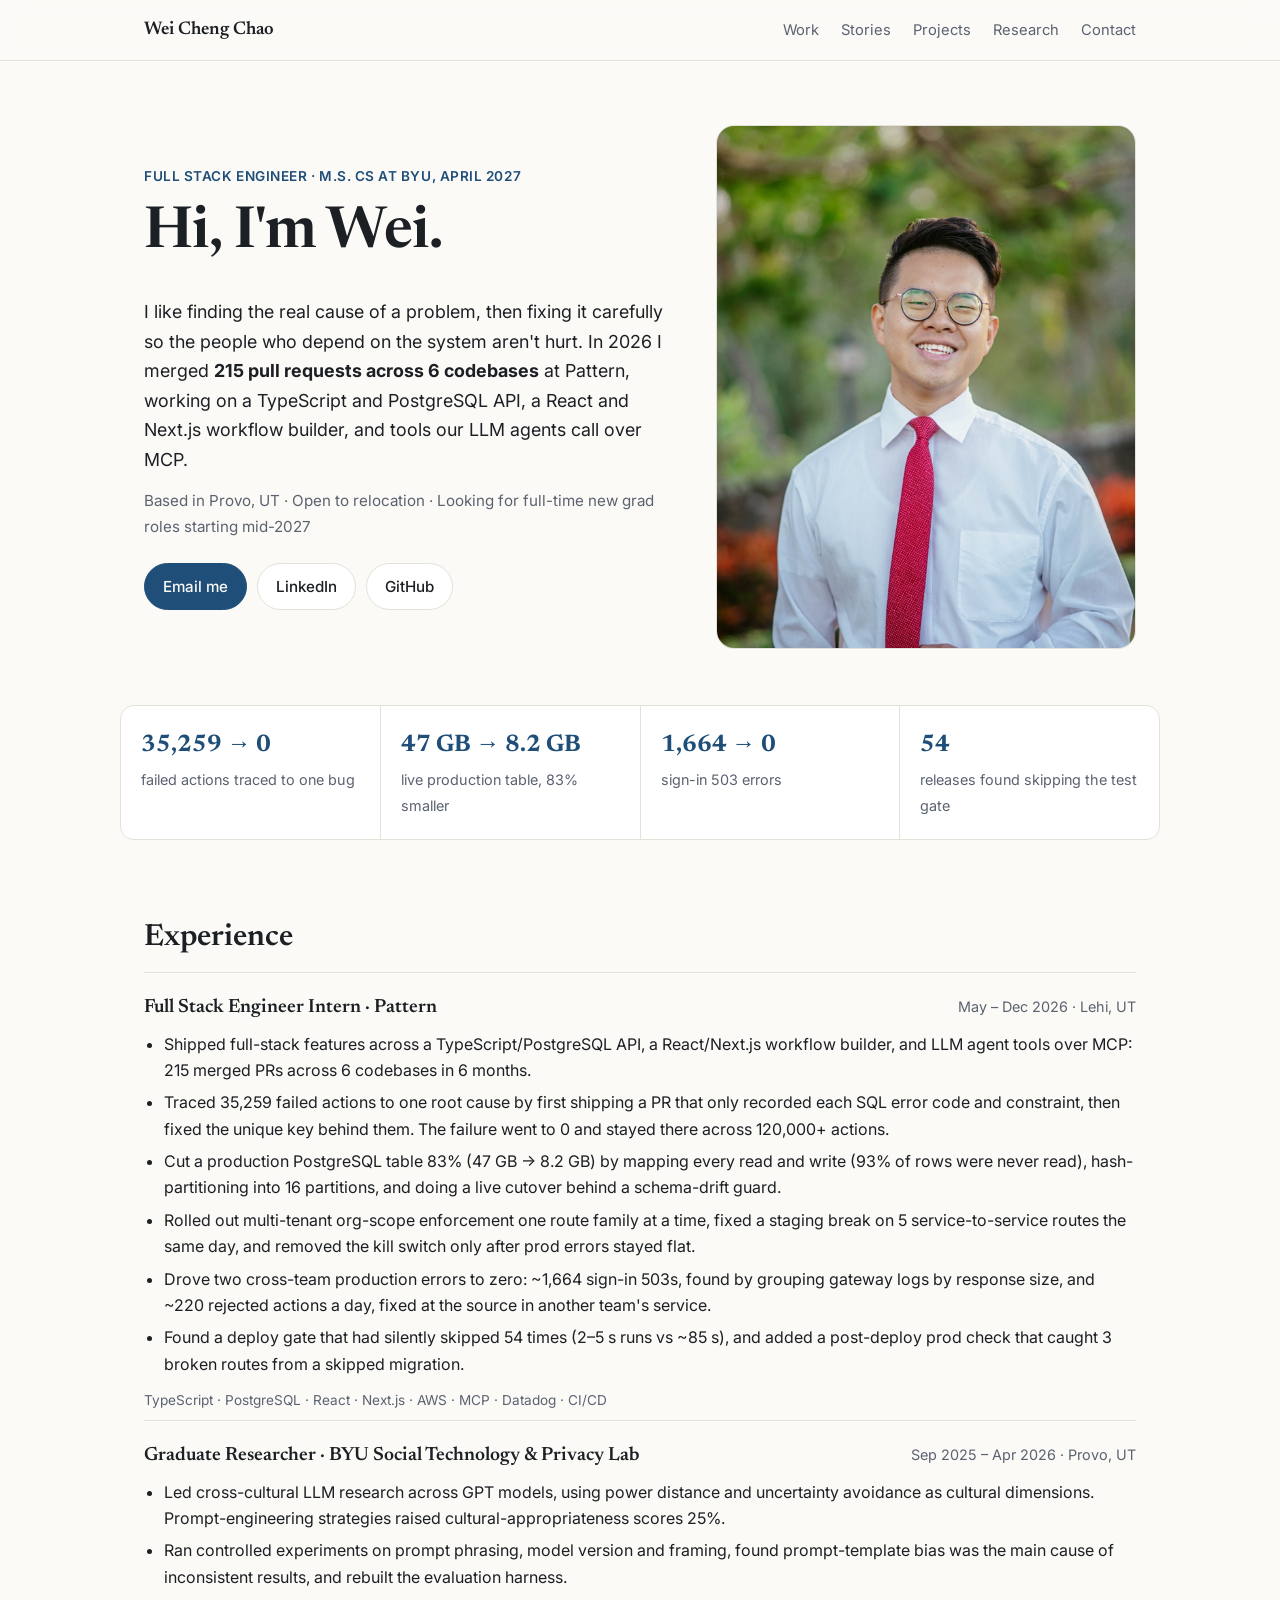
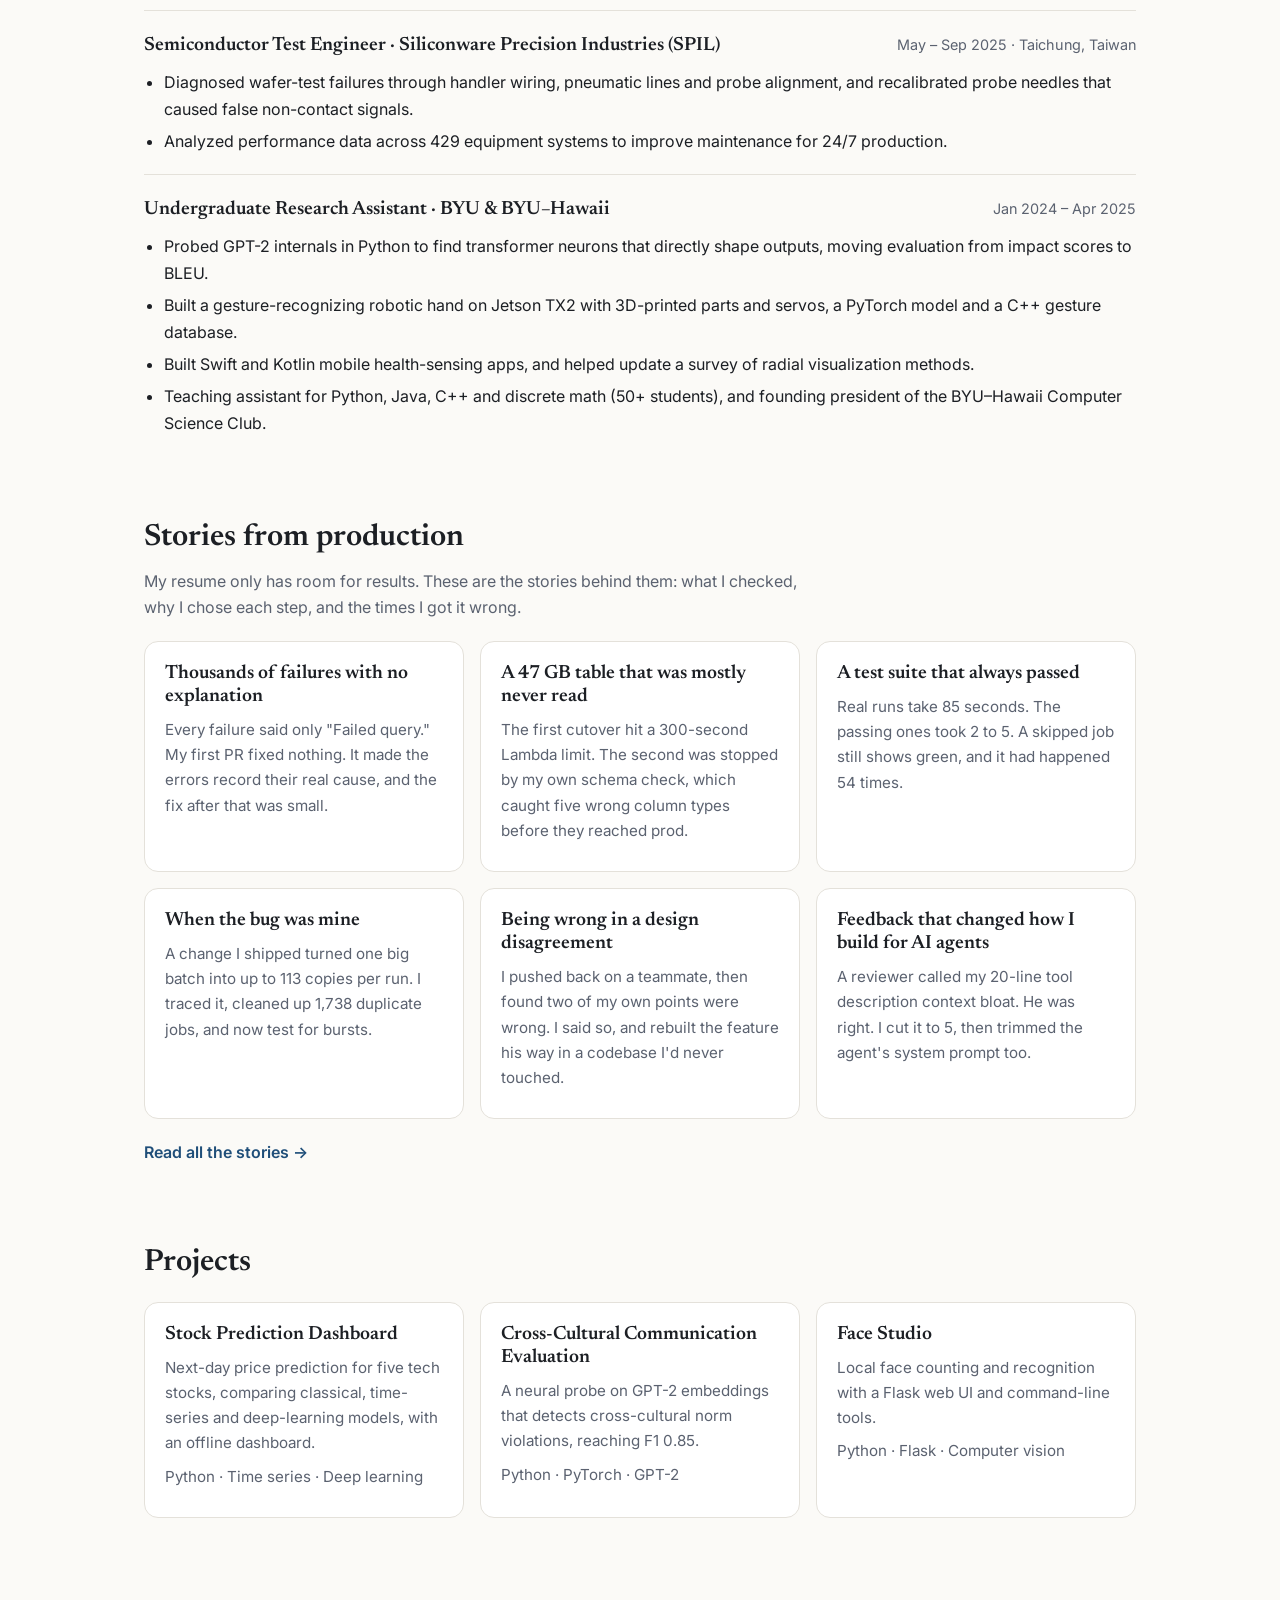
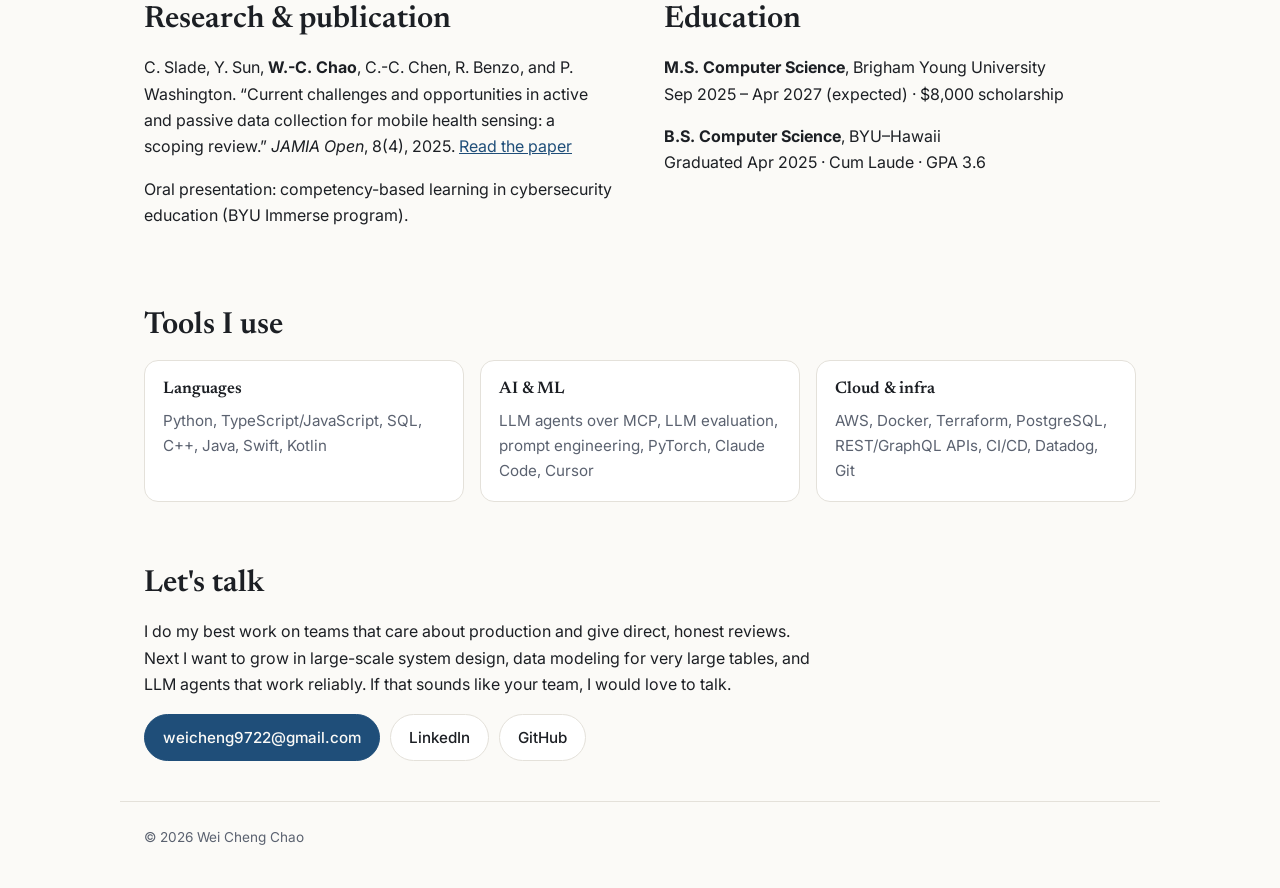
==== index.html @ 5e254e47 "Portfolio site" ====
<!doctype html>
<html lang="en">
<head>
  <meta charset="utf-8">
  <meta name="viewport" content="width=device-width, initial-scale=1">
  <title>Wei Cheng Chao · Full Stack Engineer</title>
  <meta name="description" content="Wei Cheng Chao, full stack engineer and M.S. Computer Science student at BYU (April 2027). Production work in TypeScript, PostgreSQL, React and LLM agent tools.">
  <meta property="og:title" content="Wei Cheng Chao · Full Stack Engineer">
  <meta property="og:description" content="Production bugs, big tables and LLM agents. The real work behind my resume.">
  <meta property="og:type" content="website">
  <meta property="og:image" content="assets/wei.jpg">
  <link rel="icon" href="data:image/svg+xml,<svg xmlns='http://www.w3.org/2000/svg' viewBox='0 0 64 64'><rect width='64' height='64' rx='14' fill='%231f4e79'/><text x='32' y='43' font-family='Georgia,serif' font-size='30' fill='white' text-anchor='middle'>W</text></svg>">
  <link rel="preconnect" href="https://fonts.googleapis.com">
  <link rel="preconnect" href="https://fonts.gstatic.com" crossorigin>
  <link href="https://fonts.googleapis.com/css2?family=Newsreader:opsz,wght@6..72,400;6..72,600&family=Inter:wght@400;500;600&display=swap" rel="stylesheet">
  <link rel="stylesheet" href="style.css">
</head>
<body>
  <a class="skip" href="#main">Skip to content</a>

  <header class="nav">
    <div class="wrap nav-inner">
      <a class="brand" href="#top">Wei Cheng Chao</a>
      <nav aria-label="Sections">
        <a href="#work">Work</a>
        <a href="#stories">Stories</a>
        <a href="#projects">Projects</a>
        <a href="#research">Research</a>
        <a href="#contact">Contact</a>
      </nav>
    </div>
  </header>

  <main id="main">
    <section class="hero wrap" id="top">
      <div class="hero-text">
        <p class="eyebrow">Full Stack Engineer · M.S. CS at BYU, April 2027</p>
        <h1>Hi, I'm Wei.</h1>
        <p class="lead">I like finding the real cause of a problem, then fixing it carefully so the people who depend on the system aren't hurt. In 2026 I merged <strong>215 pull requests across 6 codebases</strong> at Pattern, working on a TypeScript and PostgreSQL API, a React and Next.js workflow builder, and tools our LLM agents call over MCP.</p>
        <p class="meta">Based in Provo, UT · Open to relocation · Looking for full-time new grad roles starting mid-2027</p>
        <div class="cta">
          <a class="btn primary" href="mailto:weicheng9722@gmail.com">Email me</a>
          <a class="btn" href="https://linkedin.com/in/wei-cheng-chao" target="_blank" rel="noopener">LinkedIn</a>
          <a class="btn" href="https://github.com/CHAOLIN99" target="_blank" rel="noopener">GitHub</a>
        </div>
      </div>
      <img class="portrait" src="assets/wei.jpg" alt="Portrait of Wei Cheng Chao smiling, in a white shirt and red tie" width="1200" height="800">
    </section>

    <section class="numbers wrap" aria-label="Results at a glance">
      <div><b>35,259 → 0</b><span>failed actions traced to one bug</span></div>
      <div><b>47 GB → 8.2 GB</b><span>live production table, 83% smaller</span></div>
      <div><b>1,664 → 0</b><span>sign-in 503 errors</span></div>
      <div><b>54</b><span>releases found skipping the test gate</span></div>
    </section>

    <section id="work" class="wrap section">
      <h2>Experience</h2>

      <article class="job">
        <div class="job-head">
          <h3>Full Stack Engineer Intern · Pattern</h3>
          <span class="when">May – Dec 2026 · Lehi, UT</span>
        </div>
        <ul>
          <li>Shipped full-stack features across a TypeScript/PostgreSQL API, a React/Next.js workflow builder, and LLM agent tools over MCP: 215 merged PRs across 6 codebases in 6 months.</li>
          <li>Traced 35,259 failed actions to one root cause by first shipping a PR that only recorded each SQL error code and constraint, then fixed the unique key behind them. The failure went to 0 and stayed there across 120,000+ actions.</li>
          <li>Cut a production PostgreSQL table 83% (47 GB → 8.2 GB) by mapping every read and write (93% of rows were never read), hash-partitioning into 16 partitions, and doing a live cutover behind a schema-drift guard.</li>
          <li>Rolled out multi-tenant org-scope enforcement one route family at a time, fixed a staging break on 5 service-to-service routes the same day, and removed the kill switch only after prod errors stayed flat.</li>
          <li>Drove two cross-team production errors to zero: ~1,664 sign-in 503s, found by grouping gateway logs by response size, and ~220 rejected actions a day, fixed at the source in another team's service.</li>
          <li>Found a deploy gate that had silently skipped 54 times (2–5 s runs vs ~85 s), and added a post-deploy prod check that caught 3 broken routes from a skipped migration.</li>
        </ul>
        <p class="tags">TypeScript · PostgreSQL · React · Next.js · AWS · MCP · Datadog · CI/CD</p>
      </article>

      <article class="job">
        <div class="job-head">
          <h3>Graduate Researcher · BYU Social Technology &amp; Privacy Lab</h3>
          <span class="when">Sep 2025 – Apr 2026 · Provo, UT</span>
        </div>
        <ul>
          <li>Led cross-cultural LLM research across GPT models, using power distance and uncertainty avoidance as cultural dimensions. Prompt-engineering strategies raised cultural-appropriateness scores 25%.</li>
          <li>Ran controlled experiments on prompt phrasing, model version and framing, found prompt-template bias was the main cause of inconsistent results, and rebuilt the evaluation harness.</li>
        </ul>
      </article>

      <article class="job">
        <div class="job-head">
          <h3>Semiconductor Test Engineer · Siliconware Precision Industries (SPIL)</h3>
          <span class="when">May – Sep 2025 · Taichung, Taiwan</span>
        </div>
        <ul>
          <li>Diagnosed wafer-test failures through handler wiring, pneumatic lines and probe alignment, and recalibrated probe needles that caused false non-contact signals.</li>
          <li>Analyzed performance data across 429 equipment systems to improve maintenance for 24/7 production.</li>
        </ul>
      </article>

      <article class="job">
        <div class="job-head">
          <h3>Undergraduate Research Assistant · BYU &amp; BYU–Hawaii</h3>
          <span class="when">Jan 2024 – Apr 2025</span>
        </div>
        <ul>
          <li>Probed GPT-2 internals in Python to find transformer neurons that directly shape outputs, moving evaluation from impact scores to BLEU.</li>
          <li>Built a gesture-recognizing robotic hand on Jetson TX2 with 3D-printed parts and servos, a PyTorch model and a C++ gesture database.</li>
          <li>Built Swift and Kotlin mobile health-sensing apps, and helped update a survey of radial visualization methods.</li>
          <li>Teaching assistant for Python, Java, C++ and discrete math (50+ students), and founding president of the BYU–Hawaii Computer Science Club.</li>
        </ul>
      </article>
    </section>

    <section id="stories" class="wrap section">
      <h2>Stories from production</h2>
      <p class="section-lead">My resume only has room for results. These are the stories behind them: what I checked, why I chose each step, and the times I got it wrong.</p>
      <div class="cards">
        <a class="card" href="https://ssc2026.me" target="_blank" rel="noopener">
          <h3>Thousands of failures with no explanation</h3>
          <p>Every failure said only "Failed query." My first PR fixed nothing. It made the errors record their real cause, and the fix after that was small.</p>
        </a>
        <a class="card" href="https://ssc2026.me" target="_blank" rel="noopener">
          <h3>A 47 GB table that was mostly never read</h3>
          <p>The first cutover hit a 300-second Lambda limit. The second was stopped by my own schema check, which caught five wrong column types before they reached prod.</p>
        </a>
        <a class="card" href="https://ssc2026.me" target="_blank" rel="noopener">
          <h3>A test suite that always passed</h3>
          <p>Real runs take 85 seconds. The passing ones took 2 to 5. A skipped job still shows green, and it had happened 54 times.</p>
        </a>
        <a class="card" href="https://ssc2026.me" target="_blank" rel="noopener">
          <h3>When the bug was mine</h3>
          <p>A change I shipped turned one big batch into up to 113 copies per run. I traced it, cleaned up 1,738 duplicate jobs, and now test for bursts.</p>
        </a>
        <a class="card" href="https://ssc2026.me" target="_blank" rel="noopener">
          <h3>Being wrong in a design disagreement</h3>
          <p>I pushed back on a teammate, then found two of my own points were wrong. I said so, and rebuilt the feature his way in a codebase I'd never touched.</p>
        </a>
        <a class="card" href="https://ssc2026.me" target="_blank" rel="noopener">
          <h3>Feedback that changed how I build for AI agents</h3>
          <p>A reviewer called my 20-line tool description context bloat. He was right. I cut it to 5, then trimmed the agent's system prompt too.</p>
        </a>
      </div>
      <p><a class="more" href="https://ssc2026.me" target="_blank" rel="noopener">Read all the stories →</a></p>
    </section>

    <section id="projects" class="wrap section">
      <h2>Projects</h2>
      <div class="cards">
        <a class="card" href="https://github.com/CHAOLIN99/stock-test-2" target="_blank" rel="noopener">
          <h3>Stock Prediction Dashboard</h3>
          <p>Next-day price prediction for five tech stocks, comparing classical, time-series and deep-learning models, with an offline dashboard.</p>
          <p class="tags">Python · Time series · Deep learning</p>
        </a>
        <a class="card" href="https://github.com/CHAOLIN99/cross_cultural_communication_senario_evaluation" target="_blank" rel="noopener">
          <h3>Cross-Cultural Communication Evaluation</h3>
          <p>A neural probe on GPT-2 embeddings that detects cross-cultural norm violations, reaching F1 0.85.</p>
          <p class="tags">Python · PyTorch · GPT-2</p>
        </a>
        <a class="card" href="https://github.com/CHAOLIN99/face_reco" target="_blank" rel="noopener">
          <h3>Face Studio</h3>
          <p>Local face counting and recognition with a Flask web UI and command-line tools.</p>
          <p class="tags">Python · Flask · Computer vision</p>
        </a>
      </div>
    </section>

    <section id="research" class="wrap section two-col">
      <div>
        <h2>Research &amp; publication</h2>
        <p>C. Slade, Y. Sun, <b>W.-C. Chao</b>, C.-C. Chen, R. Benzo, and P. Washington. “Current challenges and opportunities in active and passive data collection for mobile health sensing: a scoping review.” <i>JAMIA Open</i>, 8(4), 2025. <a href="https://academic.oup.com/jamiaopen/article/8/4/ooaf025/8206323" target="_blank" rel="noopener">Read the paper</a></p>
        <p>Oral presentation: competency-based learning in cybersecurity education (BYU Immerse program).</p>
      </div>
      <div>
        <h2>Education</h2>
        <p><b>M.S. Computer Science</b>, Brigham Young University<br>Sep 2025 – Apr 2027 (expected) · $8,000 scholarship</p>
        <p><b>B.S. Computer Science</b>, BYU–Hawaii<br>Graduated Apr 2025 · Cum Laude · GPA 3.6</p>
      </div>
    </section>

    <section class="wrap section">
      <h2>Tools I use</h2>
      <div class="skills">
        <div><h3>Languages</h3><p>Python, TypeScript/JavaScript, SQL, C++, Java, Swift, Kotlin</p></div>
        <div><h3>AI &amp; ML</h3><p>LLM agents over MCP, LLM evaluation, prompt engineering, PyTorch, Claude Code, Cursor</p></div>
        <div><h3>Cloud &amp; infra</h3><p>AWS, Docker, Terraform, PostgreSQL, REST/GraphQL APIs, CI/CD, Datadog, Git</p></div>
      </div>
    </section>

    <section id="contact" class="wrap section contact">
      <h2>Let's talk</h2>
      <p>I do my best work on teams that care about production and give direct, honest reviews. Next I want to grow in large-scale system design, data modeling for very large tables, and LLM agents that work reliably. If that sounds like your team, I would love to talk.</p>
      <div class="cta">
        <a class="btn primary" href="mailto:weicheng9722@gmail.com">weicheng9722@gmail.com</a>
        <a class="btn" href="https://linkedin.com/in/wei-cheng-chao" target="_blank" rel="noopener">LinkedIn</a>
        <a class="btn" href="https://github.com/CHAOLIN99" target="_blank" rel="noopener">GitHub</a>
      </div>
    </section>
  </main>

  <footer class="wrap footer">© 2026 Wei Cheng Chao</footer>
</body>
</html>
---- style.css ----
:root {
  --bg: #fbfaf7;
  --surface: #ffffff;
  --text: #1c1f24;
  --muted: #5b6270;
  --line: #e4e1da;
  --accent: #1f4e79;
  --accent-soft: #e8eef5;
  --serif: "Newsreader", Georgia, "Times New Roman", serif;
  --sans: "Inter", -apple-system, BlinkMacSystemFont, "Segoe UI", sans-serif;
}
@media (prefers-color-scheme: dark) {
  :root {
    --bg: #14171c;
    --surface: #1b1f26;
    --text: #e8e6e1;
    --muted: #a1a8b5;
    --line: #2c323c;
    --accent: #8cb8e6;
    --accent-soft: #1f2a38;
  }
}

* { box-sizing: border-box; }
html { scroll-behavior: smooth; scroll-padding-top: 72px; }
body {
  margin: 0;
  background: var(--bg);
  color: var(--text);
  font: 16px/1.65 var(--sans);
  -webkit-font-smoothing: antialiased;
}
a { color: var(--accent); }
a:focus-visible, .btn:focus-visible, .card:focus-visible { outline: 2px solid var(--accent); outline-offset: 3px; }
h1, h2, h3 { font-family: var(--serif); font-weight: 600; line-height: 1.2; margin: 0 0 .5em; }
h1 { font-size: clamp(2.4rem, 6vw, 3.6rem); letter-spacing: -.01em; }
h2 { font-size: 1.9rem; }
h3 { font-size: 1.2rem; }

.wrap { max-width: 1040px; margin: 0 auto; padding: 0 24px; }
.skip { position: absolute; left: -999px; }
.skip:focus { left: 16px; top: 16px; background: var(--surface); padding: 8px 12px; z-index: 10; }

.nav {
  position: sticky; top: 0; z-index: 5;
  background: color-mix(in srgb, var(--bg) 88%, transparent);
  backdrop-filter: blur(8px);
  border-bottom: 1px solid var(--line);
}
.nav-inner { display: flex; align-items: center; justify-content: space-between; height: 60px; gap: 16px; }
.brand { font-family: var(--serif); font-weight: 600; font-size: 1.15rem; color: var(--text); text-decoration: none; white-space: nowrap; }
.nav nav { display: flex; gap: 22px; overflow-x: auto; }
.nav nav a { color: var(--muted); text-decoration: none; font-size: .92rem; white-space: nowrap; }
.nav nav a:hover { color: var(--text); }

.hero { display: grid; grid-template-columns: 1.25fr 1fr; gap: 48px; align-items: center; padding-top: 64px; padding-bottom: 40px; }
.eyebrow { color: var(--accent); font-weight: 600; font-size: .85rem; letter-spacing: .04em; text-transform: uppercase; margin: 0 0 12px; }
.lead { font-size: 1.12rem; margin: 0 0 14px; }
.meta { color: var(--muted); font-size: .95rem; margin: 0 0 24px; }
.portrait {
  width: 100%; aspect-ratio: 4 / 5; height: auto;
  object-fit: cover; object-position: 52% 30%;
  border-radius: 18px; border: 1px solid var(--line);
}

.cta { display: flex; flex-wrap: wrap; gap: 10px; }
.btn {
  display: inline-block; padding: 10px 18px; border-radius: 999px;
  border: 1px solid var(--line); background: var(--surface);
  color: var(--text); text-decoration: none; font-weight: 500; font-size: .95rem;
}
.btn:hover { border-color: var(--accent); }
.btn.primary { background: var(--accent); border-color: var(--accent); color: var(--bg); }

.numbers {
  display: grid; grid-template-columns: repeat(4, 1fr); gap: 1px;
  background: var(--line); border: 1px solid var(--line); border-radius: 14px; overflow: hidden;
  padding: 0; margin-top: 16px; margin-bottom: 24px;
}
.numbers div { background: var(--surface); padding: 20px; }
.numbers b { display: block; font-family: var(--serif); font-size: 1.5rem; color: var(--accent); font-variant-numeric: tabular-nums; }
.numbers span { color: var(--muted); font-size: .9rem; }

.section { padding-top: 56px; padding-bottom: 8px; }
.section-lead { color: var(--muted); max-width: 680px; margin-top: -4px; }

.job { border-top: 1px solid var(--line); padding: 22px 0 8px; }
.job-head { display: flex; justify-content: space-between; gap: 16px; flex-wrap: wrap; align-items: baseline; }
.job-head h3 { margin: 0; }
.when { color: var(--muted); font-size: .9rem; }
.job ul { padding-left: 20px; margin: 12px 0; }
.job li { margin-bottom: 6px; }
.tags { color: var(--muted); font-size: .85rem; margin: 8px 0 0; }

.cards { display: grid; grid-template-columns: repeat(auto-fill, minmax(280px, 1fr)); gap: 16px; margin: 20px 0; }
.card {
  display: block; padding: 20px; border-radius: 14px;
  background: var(--surface); border: 1px solid var(--line);
  color: var(--text); text-decoration: none; transition: border-color .15s, transform .15s;
}
.card:hover { border-color: var(--accent); transform: translateY(-2px); }
.card p { margin: 0 0 8px; color: var(--muted); font-size: .95rem; }
.more { font-weight: 600; text-decoration: none; }

.two-col { display: grid; grid-template-columns: 1fr 1fr; gap: 48px; }
.skills { display: grid; grid-template-columns: repeat(3, 1fr); gap: 16px; }
.skills div { background: var(--surface); border: 1px solid var(--line); border-radius: 14px; padding: 18px; }
.skills h3 { font-size: 1.05rem; }
.skills p { margin: 0; color: var(--muted); font-size: .95rem; }

.contact { padding-bottom: 40px; }
.contact p { max-width: 680px; }
.footer { color: var(--muted); font-size: .85rem; padding-top: 24px; padding-bottom: 40px; border-top: 1px solid var(--line); }

@media (max-width: 820px) {
  .hero { grid-template-columns: 1fr; padding-top: 36px; gap: 28px; }
  .portrait { width: 160px; aspect-ratio: 1; border-radius: 50%; object-position: 52% 22%; order: -1; }
  .numbers { grid-template-columns: repeat(2, 1fr); }
  .two-col, .skills { grid-template-columns: 1fr; gap: 16px; }
}
@media (max-width: 560px) {
  .wrap { padding: 0 16px; }
  .brand { display: none; }
  .nav nav { gap: 16px; }
  .numbers b { font-size: 1.25rem; }
}
@media (prefers-reduced-motion: reduce) {
  html { scroll-behavior: auto; }
  .card { transition: none; }
}
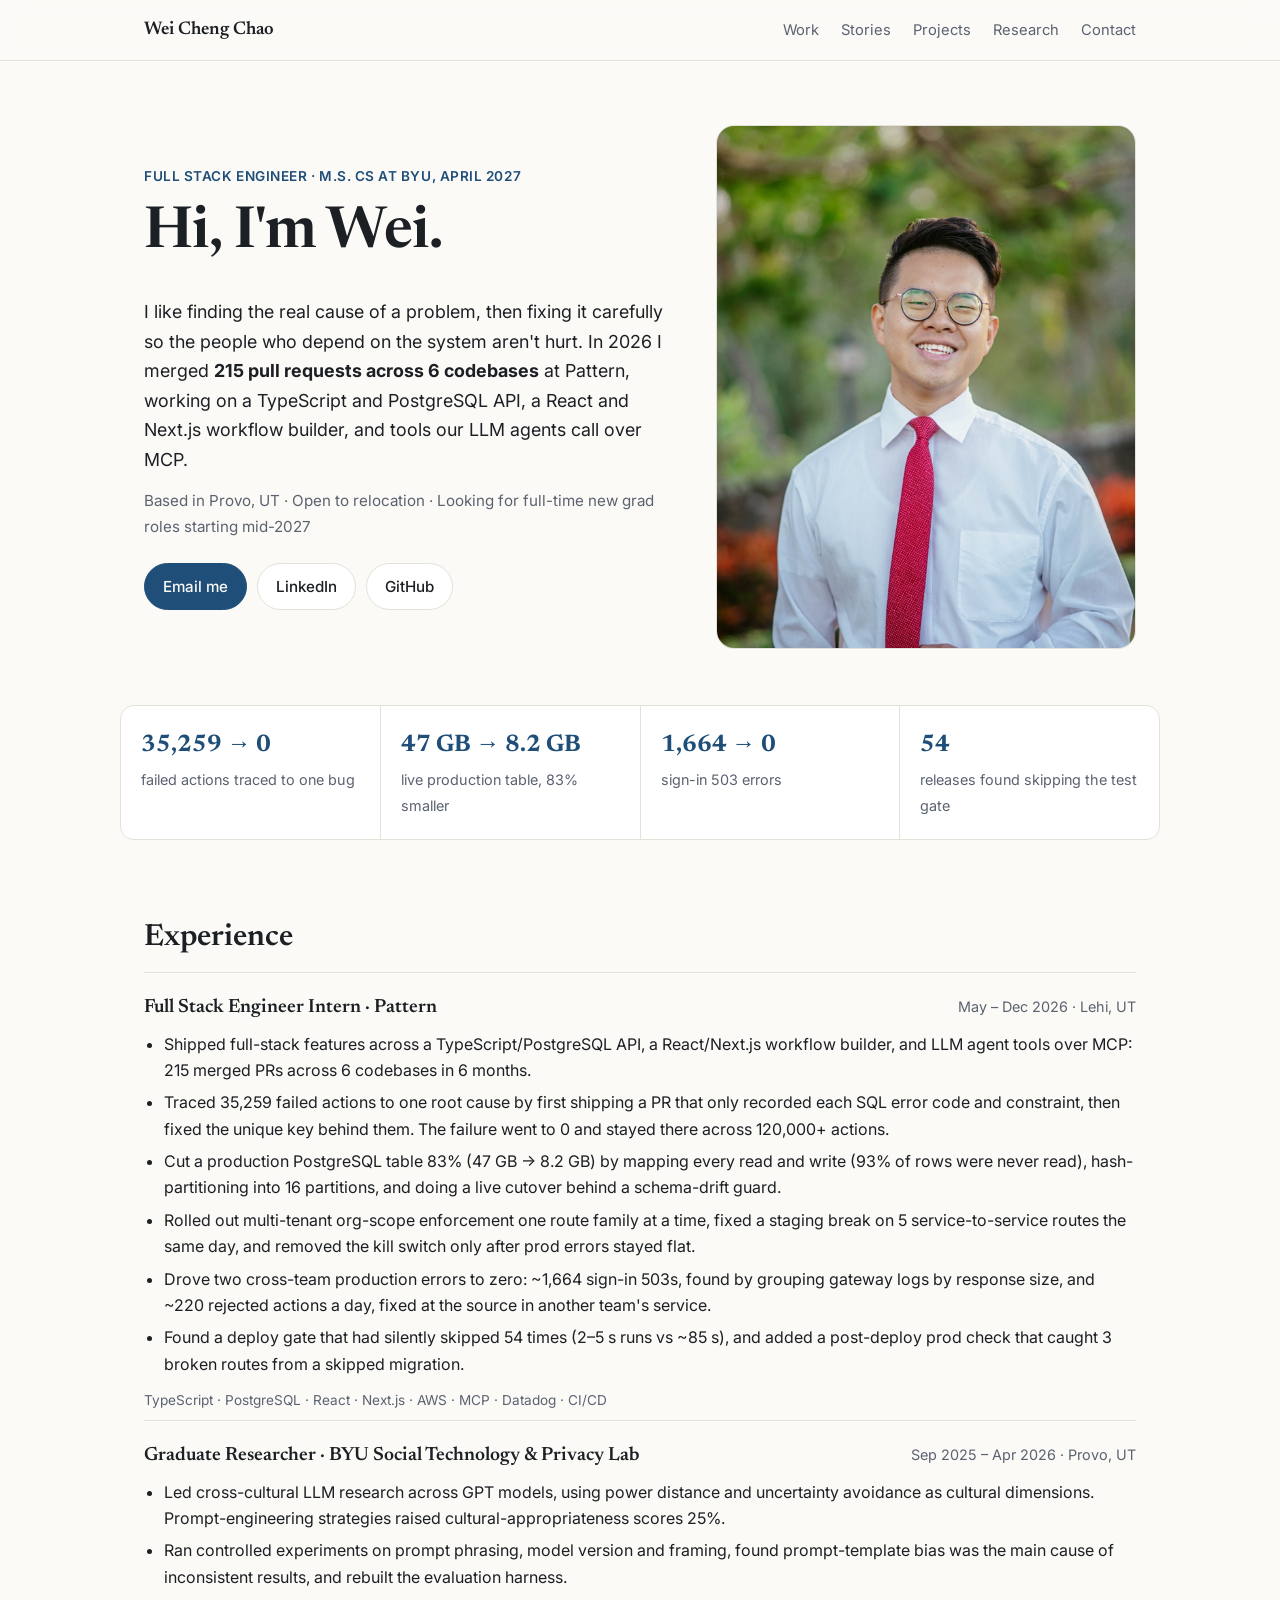
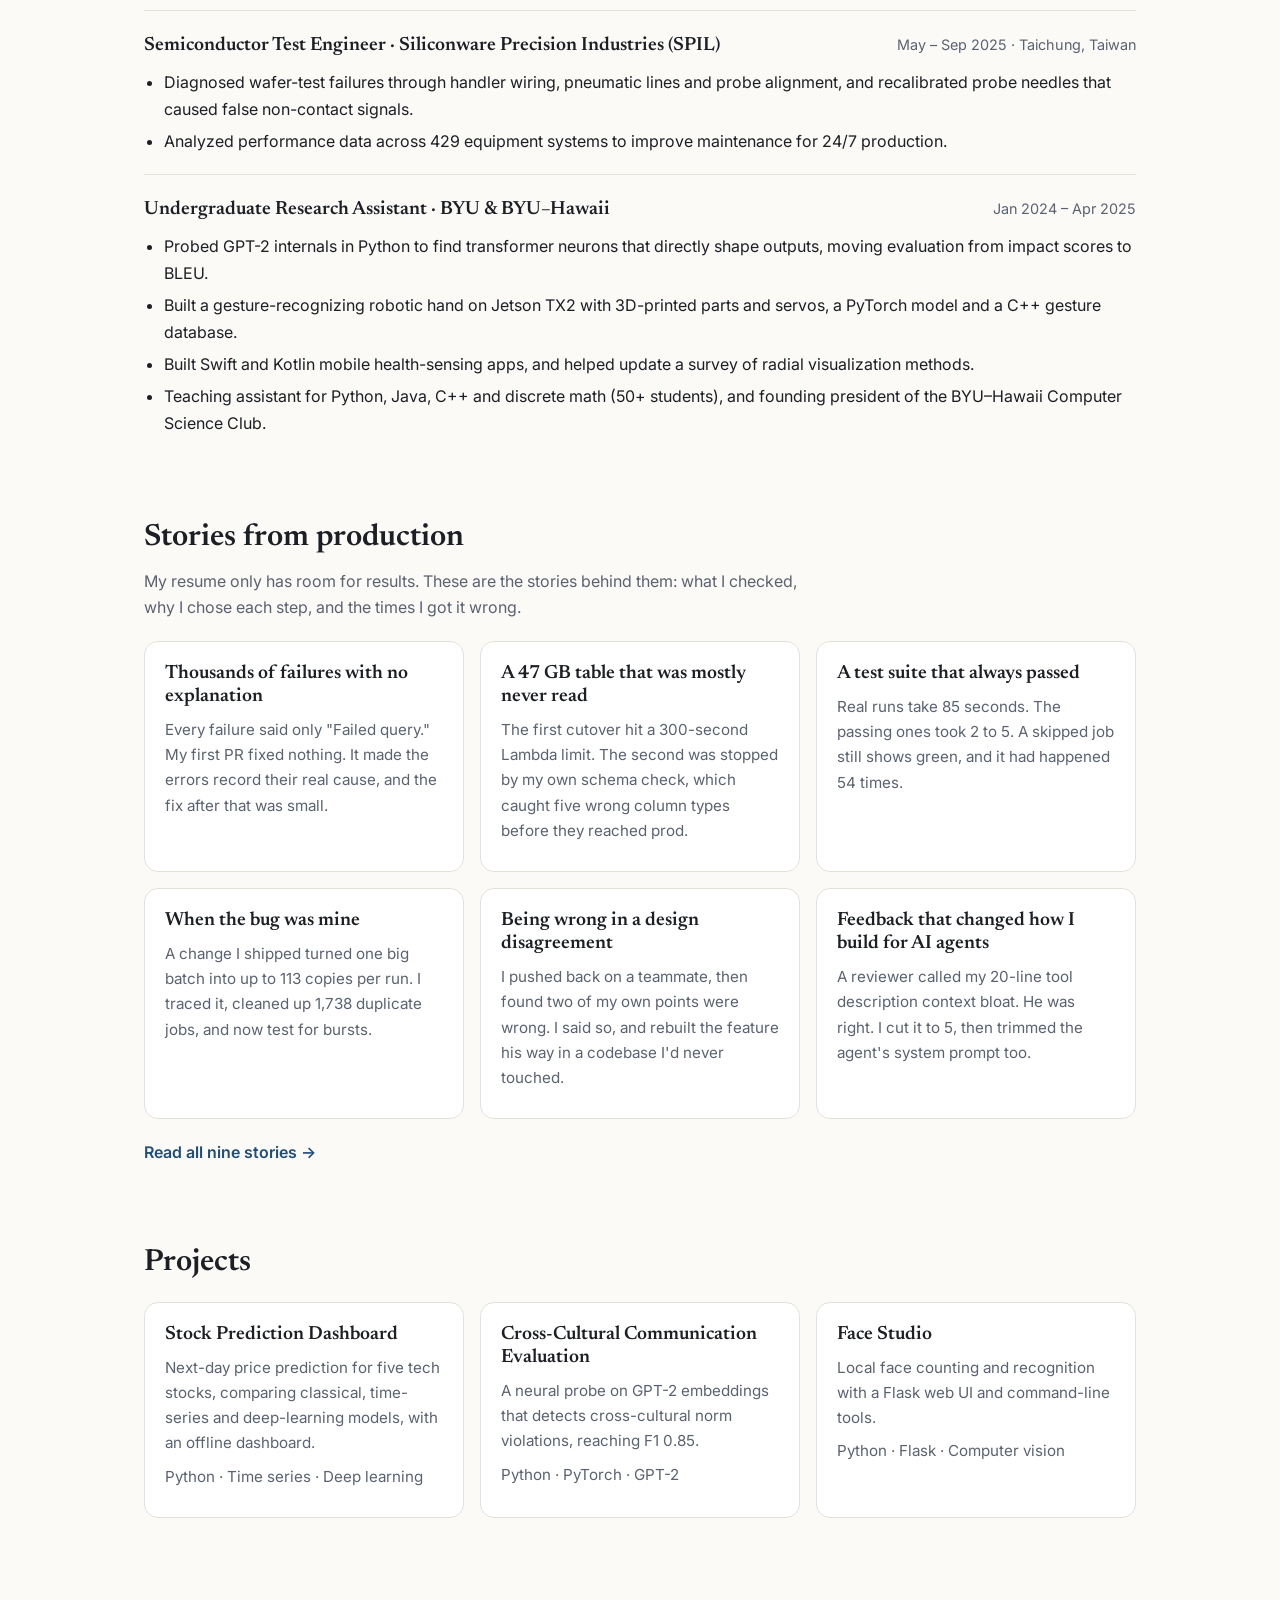
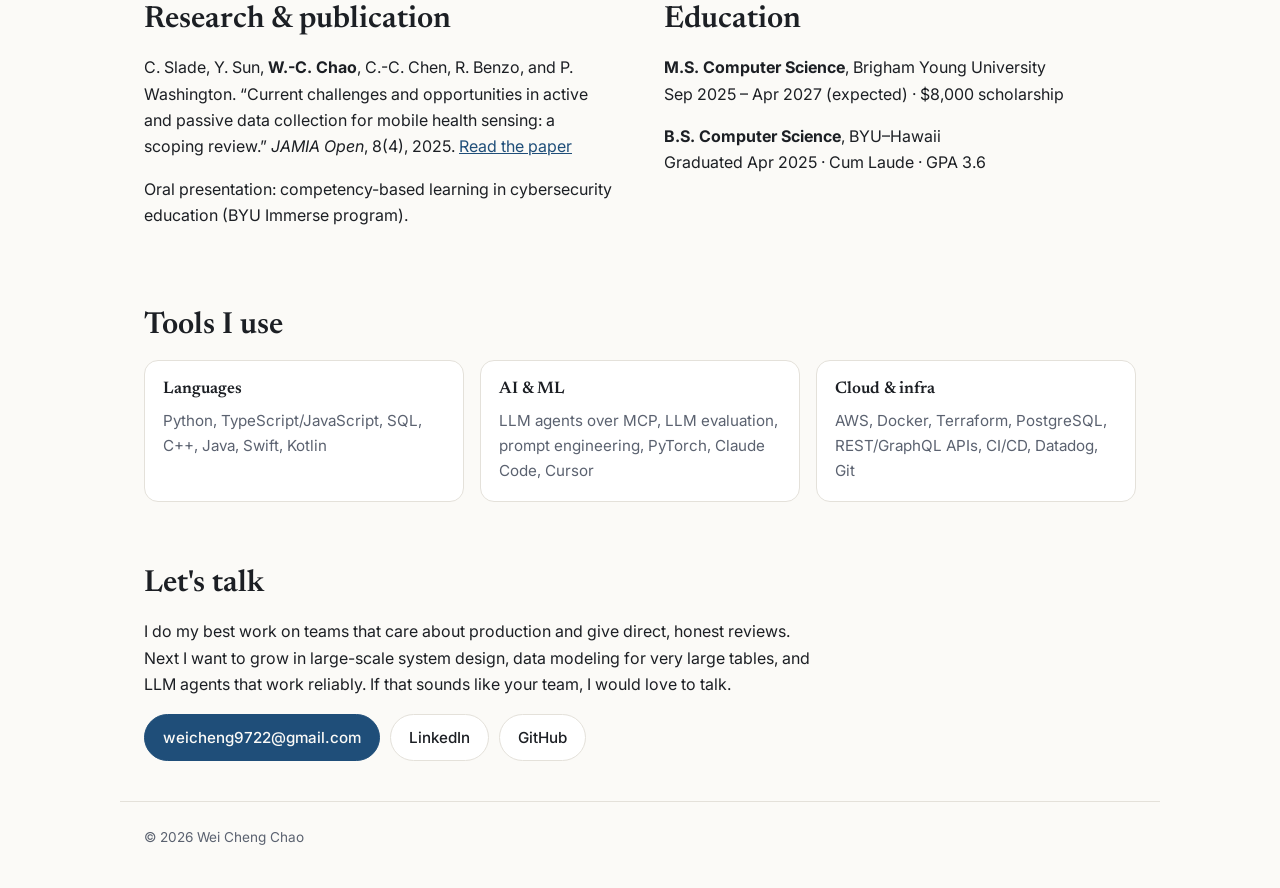
==== commit 9a0f4450: "Add full stories page and link to it" ====
--- a/index.html
+++ b/index.html
@@ -23,7 +23,7 @@
       <a class="brand" href="#top">Wei Cheng Chao</a>
       <nav aria-label="Sections">
         <a href="#work">Work</a>
-        <a href="#stories">Stories</a>
+        <a href="stories.html">Stories</a>
         <a href="#projects">Projects</a>
         <a href="#research">Research</a>
         <a href="#contact">Contact</a>
@@ -113,32 +113,32 @@
       <h2>Stories from production</h2>
       <p class="section-lead">My resume only has room for results. These are the stories behind them: what I checked, why I chose each step, and the times I got it wrong.</p>
       <div class="cards">
-        <a class="card" href="https://ssc2026.me" target="_blank" rel="noopener">
+        <a class="card" href="stories.html#failures">
           <h3>Thousands of failures with no explanation</h3>
           <p>Every failure said only "Failed query." My first PR fixed nothing. It made the errors record their real cause, and the fix after that was small.</p>
         </a>
-        <a class="card" href="https://ssc2026.me" target="_blank" rel="noopener">
+        <a class="card" href="stories.html#table">
           <h3>A 47 GB table that was mostly never read</h3>
           <p>The first cutover hit a 300-second Lambda limit. The second was stopped by my own schema check, which caught five wrong column types before they reached prod.</p>
         </a>
-        <a class="card" href="https://ssc2026.me" target="_blank" rel="noopener">
+        <a class="card" href="stories.html#tests">
           <h3>A test suite that always passed</h3>
           <p>Real runs take 85 seconds. The passing ones took 2 to 5. A skipped job still shows green, and it had happened 54 times.</p>
         </a>
-        <a class="card" href="https://ssc2026.me" target="_blank" rel="noopener">
+        <a class="card" href="stories.html#my-bug">
           <h3>When the bug was mine</h3>
           <p>A change I shipped turned one big batch into up to 113 copies per run. I traced it, cleaned up 1,738 duplicate jobs, and now test for bursts.</p>
         </a>
-        <a class="card" href="https://ssc2026.me" target="_blank" rel="noopener">
+        <a class="card" href="stories.html#design">
           <h3>Being wrong in a design disagreement</h3>
           <p>I pushed back on a teammate, then found two of my own points were wrong. I said so, and rebuilt the feature his way in a codebase I'd never touched.</p>
         </a>
-        <a class="card" href="https://ssc2026.me" target="_blank" rel="noopener">
+        <a class="card" href="stories.html#agents">
           <h3>Feedback that changed how I build for AI agents</h3>
           <p>A reviewer called my 20-line tool description context bloat. He was right. I cut it to 5, then trimmed the agent's system prompt too.</p>
         </a>
       </div>
-      <p><a class="more" href="https://ssc2026.me" target="_blank" rel="noopener">Read all the stories →</a></p>
+      <p><a class="more" href="stories.html">Read all nine stories →</a></p>
     </section>
 
     <section id="projects" class="wrap section">
--- a/style.css
+++ b/style.css
@@ -128,3 +128,57 @@
   html { scroll-behavior: auto; }
   .card { transition: none; }
 }
+
+/* ---------- stories page ---------- */
+.nav nav a[aria-current="page"] { color: var(--text); font-weight: 600; }
+.eyebrow a { text-decoration: none; }
+.story-intro { max-width: 760px; padding-top: 56px; padding-bottom: 16px; }
+.story-intro p { font-size: 1.05rem; }
+.small-h { font-size: 1.4rem; margin-top: 24px; }
+
+.habits { display: grid; grid-template-columns: repeat(4, 1fr); gap: 12px; margin: 16px 0 8px; }
+.habit {
+  text-align: left; font: inherit; color: var(--text); cursor: pointer;
+  background: var(--surface); border: 1px solid var(--line); border-radius: 14px; padding: 16px;
+}
+.habit:hover { border-color: var(--accent); }
+.habit[aria-pressed="true"] { border-color: var(--accent); background: var(--accent-soft); }
+.habit:focus-visible { outline: 2px solid var(--accent); outline-offset: 3px; }
+.habit .n { color: var(--accent); font-weight: 600; font-size: .8rem; }
+.habit h3 { font-size: 1.05rem; margin: 4px 0; }
+.habit p { margin: 0; color: var(--muted); font-size: .9rem; }
+
+.toc ol { list-style: none; padding: 0; margin: 24px 0 8px; display: grid; grid-template-columns: repeat(auto-fill, minmax(300px, 1fr)); gap: 8px; }
+.toc a {
+  display: flex; gap: 12px; align-items: baseline; padding: 10px 14px; border-radius: 10px;
+  border: 1px solid var(--line); background: var(--surface); text-decoration: none; color: var(--text);
+}
+.toc a:hover { border-color: var(--accent); }
+.toc b { font-family: var(--serif); color: var(--accent); white-space: nowrap; font-variant-numeric: tabular-nums; min-width: 6.5em; }
+.toc span { font-size: .92rem; }
+
+.story-list { max-width: 760px; }
+.story { border-top: 1px solid var(--line); padding: 40px 0 8px; }
+.story h2 { font-size: 1.8rem; margin: 8px 0 12px; }
+.story p { font-size: 1.04rem; }
+.story .tags { margin: 0; }
+.tag {
+  display: inline-block; font-size: .75rem; font-weight: 600; letter-spacing: .03em; text-transform: uppercase;
+  color: var(--accent); background: var(--accent-soft); border-radius: 999px; padding: 3px 10px; margin-right: 6px;
+}
+.story-metric { display: flex; gap: 12px; align-items: baseline; flex-wrap: wrap; margin-bottom: 16px; }
+.story-metric b { font-family: var(--serif); font-size: 1.6rem; color: var(--accent); font-variant-numeric: tabular-nums; }
+.story-metric span { color: var(--muted); }
+.lesson { border-left: 3px solid var(--accent); padding: 4px 0 4px 16px; font-style: italic; }
+.back { font-size: .9rem; }
+.back a { text-decoration: none; }
+[hidden] { display: none !important; }
+
+@media (max-width: 820px) {
+  .habits { grid-template-columns: 1fr 1fr; }
+}
+@media (max-width: 480px) {
+  .habits { grid-template-columns: 1fr; }
+  .toc ol { grid-template-columns: 1fr; }
+  .story h2 { font-size: 1.5rem; }
+}
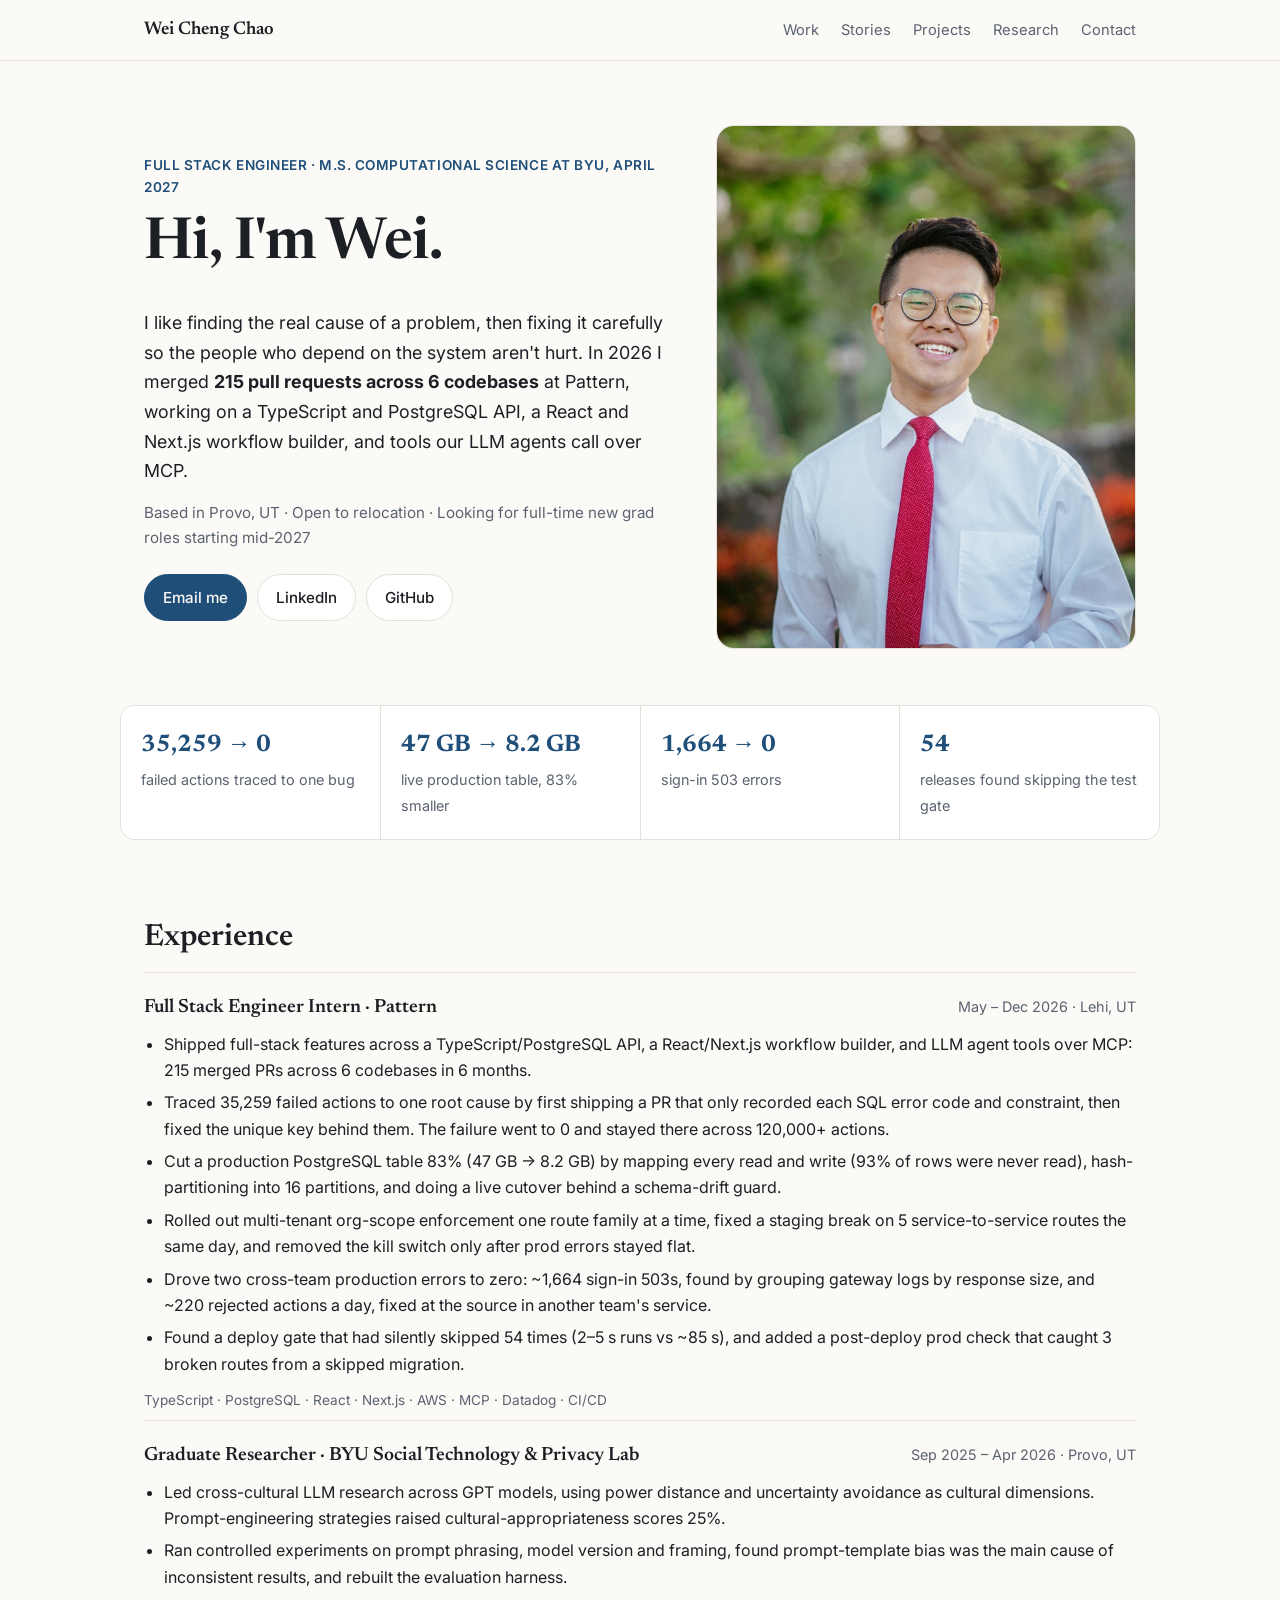
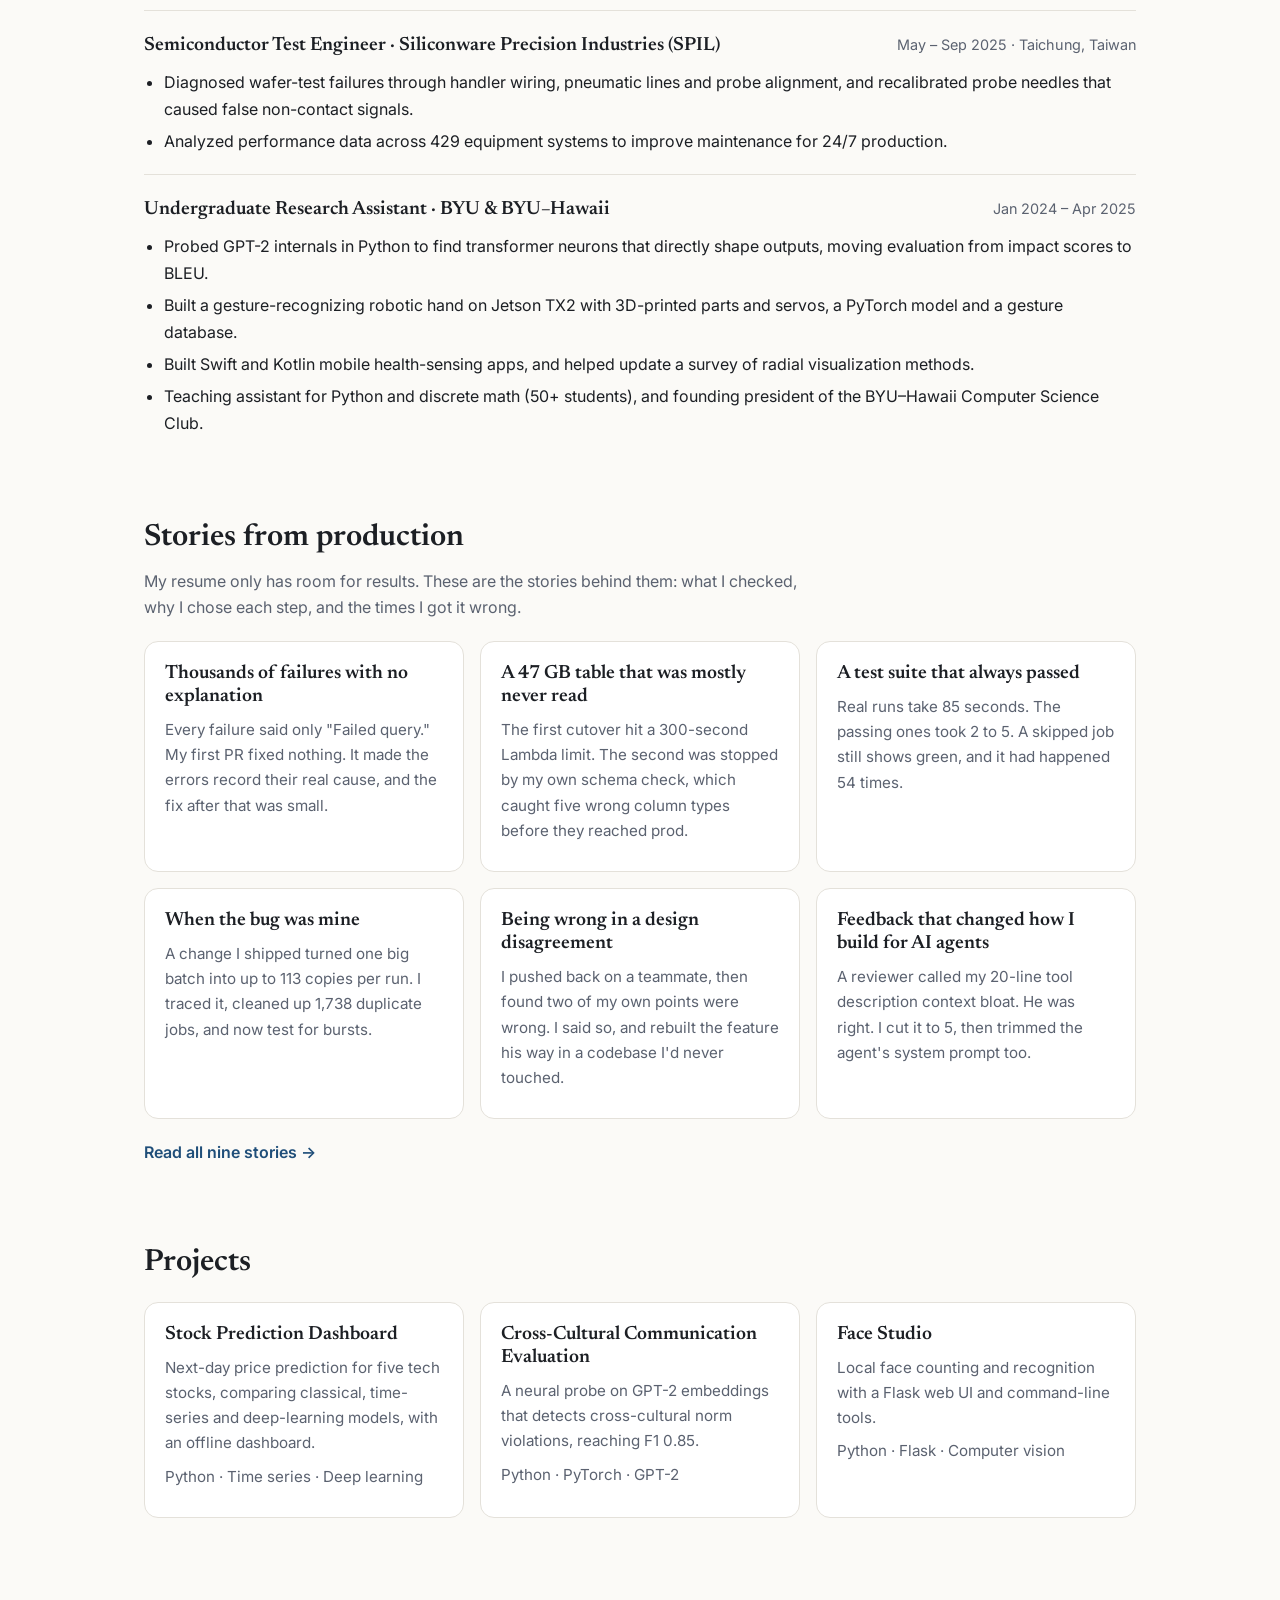
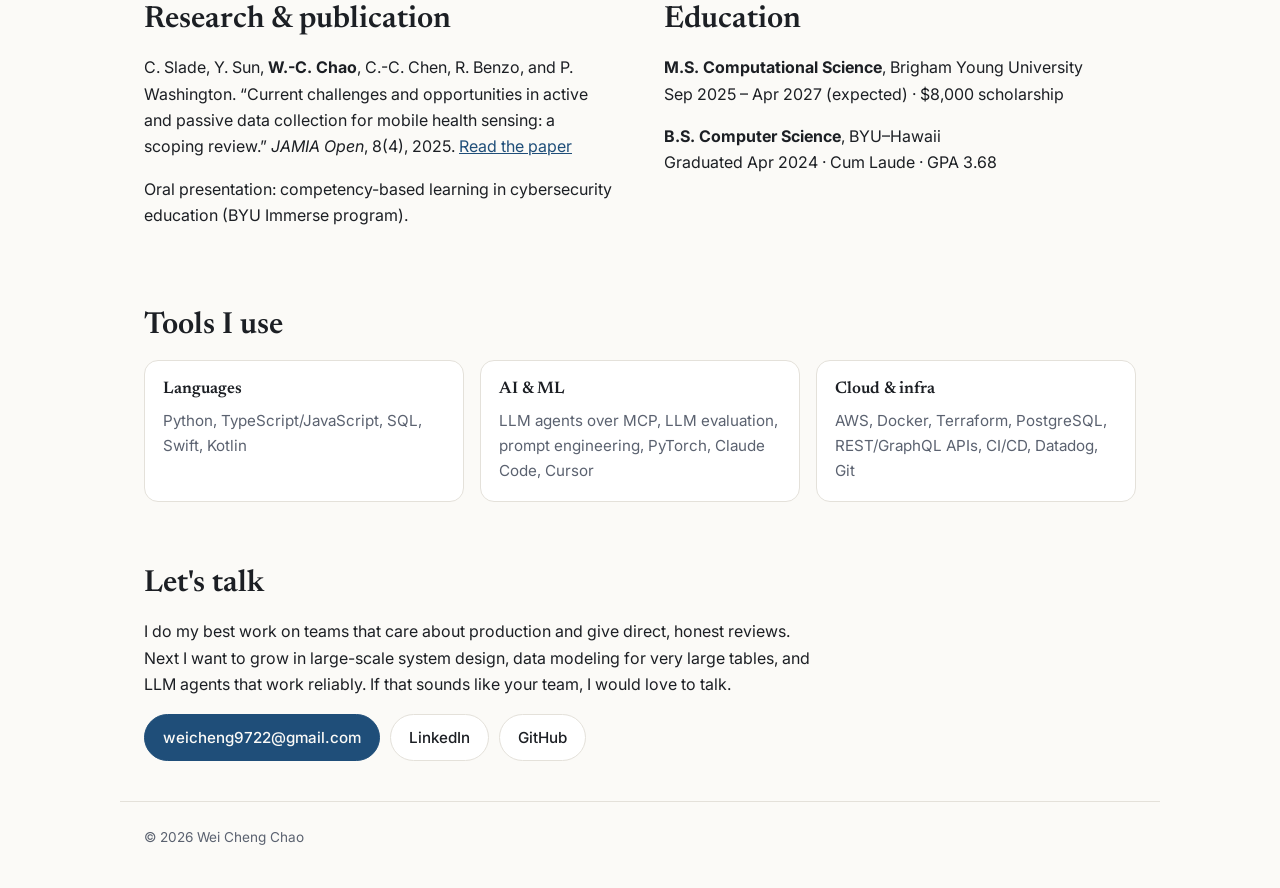
==== commit d4f124a3: "Fix education details and drop C++/Java Co-Authored-By: Claude Opus 5.5 <noreply@anthropic.com>" ====
--- a/index.html
+++ b/index.html
@@ -4,7 +4,7 @@
   <meta charset="utf-8">
   <meta name="viewport" content="width=device-width, initial-scale=1">
   <title>Wei Cheng Chao · Full Stack Engineer</title>
-  <meta name="description" content="Wei Cheng Chao, full stack engineer and M.S. Computer Science student at BYU (April 2027). Production work in TypeScript, PostgreSQL, React and LLM agent tools.">
+  <meta name="description" content="Wei Cheng Chao, full stack engineer and M.S. Computational Science student at BYU (April 2027). Production work in TypeScript, PostgreSQL, React and LLM agent tools.">
   <meta property="og:title" content="Wei Cheng Chao · Full Stack Engineer">
   <meta property="og:description" content="Production bugs, big tables and LLM agents. The real work behind my resume.">
   <meta property="og:type" content="website">
@@ -13,7 +13,7 @@
   <link rel="preconnect" href="https://fonts.googleapis.com">
   <link rel="preconnect" href="https://fonts.gstatic.com" crossorigin>
   <link href="https://fonts.googleapis.com/css2?family=Newsreader:opsz,wght@6..72,400;6..72,600&family=Inter:wght@400;500;600&display=swap" rel="stylesheet">
-  <link rel="stylesheet" href="style.css">
+  <link rel="stylesheet" href="style.css?v=2">
 </head>
 <body>
   <a class="skip" href="#main">Skip to content</a>
@@ -34,7 +34,7 @@
   <main id="main">
     <section class="hero wrap" id="top">
       <div class="hero-text">
-        <p class="eyebrow">Full Stack Engineer · M.S. CS at BYU, April 2027</p>
+        <p class="eyebrow">Full Stack Engineer · M.S. Computational Science at BYU, April 2027</p>
         <h1>Hi, I'm Wei.</h1>
         <p class="lead">I like finding the real cause of a problem, then fixing it carefully so the people who depend on the system aren't hurt. In 2026 I merged <strong>215 pull requests across 6 codebases</strong> at Pattern, working on a TypeScript and PostgreSQL API, a React and Next.js workflow builder, and tools our LLM agents call over MCP.</p>
         <p class="meta">Based in Provo, UT · Open to relocation · Looking for full-time new grad roles starting mid-2027</p>
@@ -102,9 +102,9 @@
         </div>
         <ul>
           <li>Probed GPT-2 internals in Python to find transformer neurons that directly shape outputs, moving evaluation from impact scores to BLEU.</li>
-          <li>Built a gesture-recognizing robotic hand on Jetson TX2 with 3D-printed parts and servos, a PyTorch model and a C++ gesture database.</li>
+          <li>Built a gesture-recognizing robotic hand on Jetson TX2 with 3D-printed parts and servos, a PyTorch model and a gesture database.</li>
           <li>Built Swift and Kotlin mobile health-sensing apps, and helped update a survey of radial visualization methods.</li>
-          <li>Teaching assistant for Python, Java, C++ and discrete math (50+ students), and founding president of the BYU–Hawaii Computer Science Club.</li>
+          <li>Teaching assistant for Python and discrete math (50+ students), and founding president of the BYU–Hawaii Computer Science Club.</li>
         </ul>
       </article>
     </section>
@@ -170,15 +170,15 @@
       </div>
       <div>
         <h2>Education</h2>
-        <p><b>M.S. Computer Science</b>, Brigham Young University<br>Sep 2025 – Apr 2027 (expected) · $8,000 scholarship</p>
-        <p><b>B.S. Computer Science</b>, BYU–Hawaii<br>Graduated Apr 2025 · Cum Laude · GPA 3.6</p>
+        <p><b>M.S. Computational Science</b>, Brigham Young University<br>Sep 2025 – Apr 2027 (expected) · $8,000 scholarship</p>
+        <p><b>B.S. Computer Science</b>, BYU–Hawaii<br>Graduated Apr 2024 · Cum Laude · GPA 3.68</p>
       </div>
     </section>
 
     <section class="wrap section">
       <h2>Tools I use</h2>
       <div class="skills">
-        <div><h3>Languages</h3><p>Python, TypeScript/JavaScript, SQL, C++, Java, Swift, Kotlin</p></div>
+        <div><h3>Languages</h3><p>Python, TypeScript/JavaScript, SQL, Swift, Kotlin</p></div>
         <div><h3>AI &amp; ML</h3><p>LLM agents over MCP, LLM evaluation, prompt engineering, PyTorch, Claude Code, Cursor</p></div>
         <div><h3>Cloud &amp; infra</h3><p>AWS, Docker, Terraform, PostgreSQL, REST/GraphQL APIs, CI/CD, Datadog, Git</p></div>
       </div>
